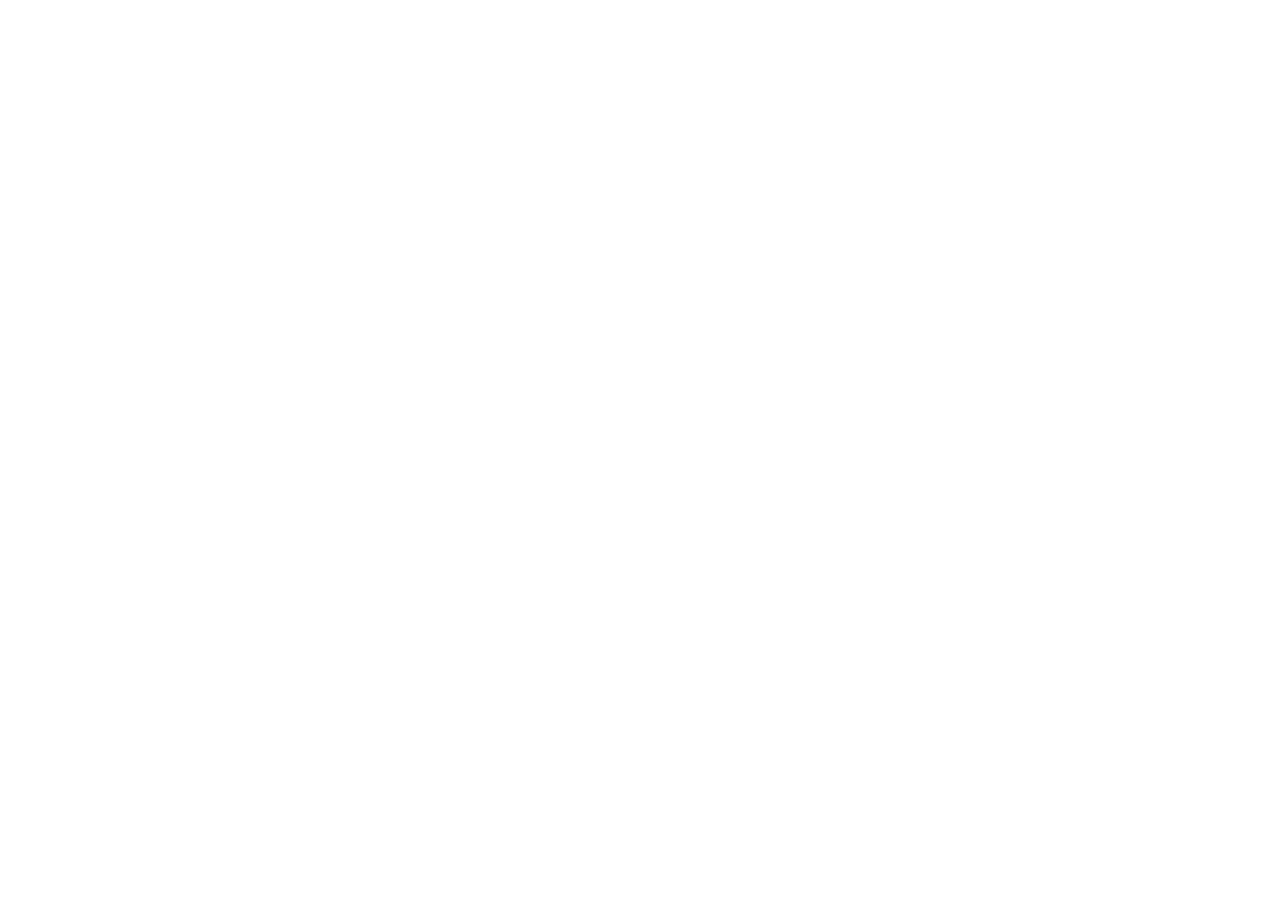
==== pages/about-me.html @ b2895c96 "added interactive elements" ====
<!DOCTYPE html>
<html lang="en">
    <head>
        <meta charset="UTF-8" />
        <meta http-equiv="X-UA-Compatible" content="IE=edge" />
        <meta name="viewport" content="width=device-width, initial-scale=1.0" />
        <title>Morgan Johnson | About Me</title>
    </head>
    <body></body>
</html>
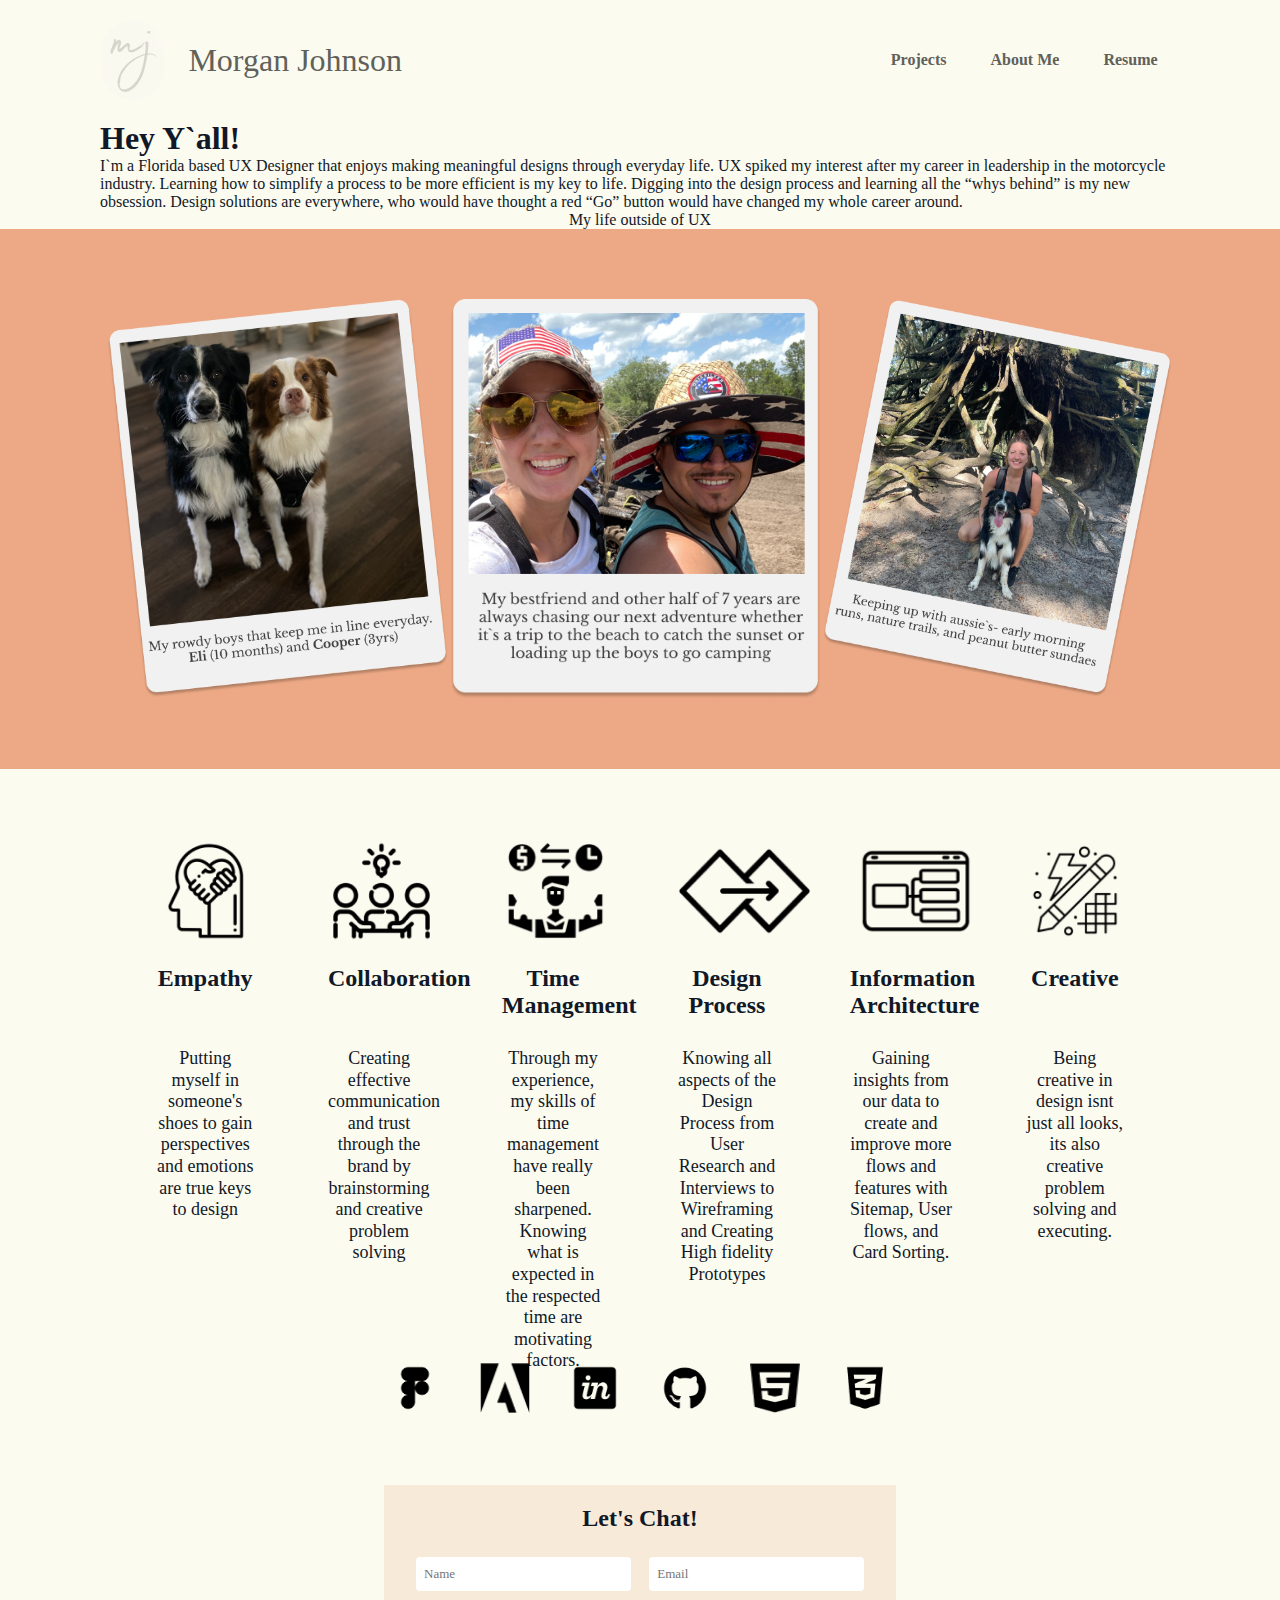
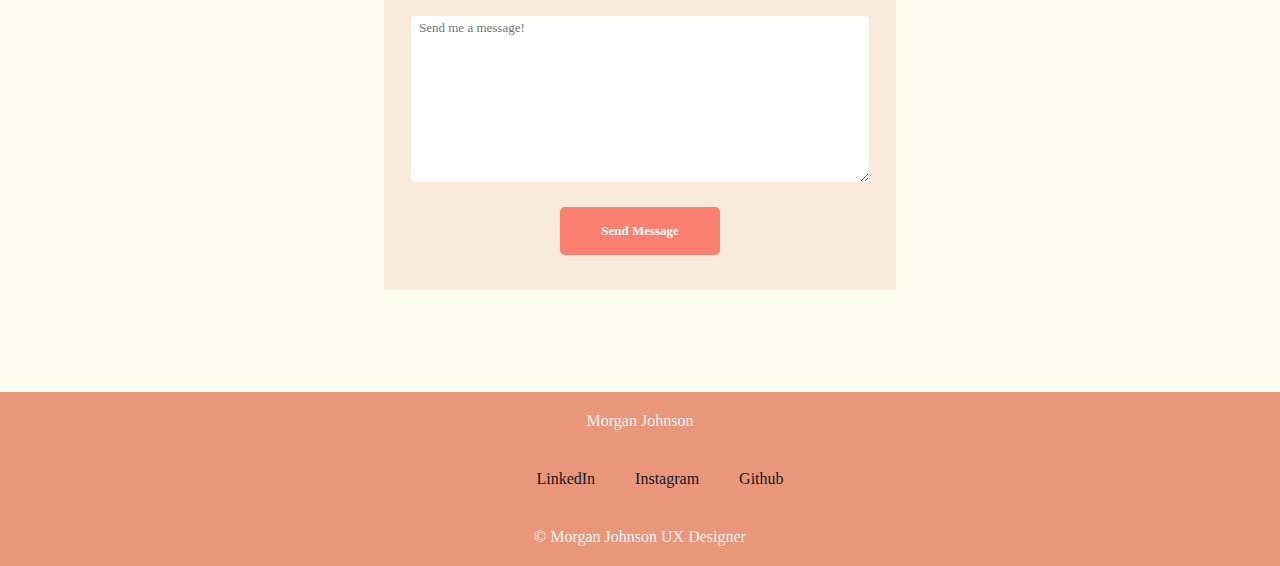
==== commit 6ef99f50: "added html and css to about me page" ====
--- a/pages/about-me.html
+++ b/pages/about-me.html
@@ -4,7 +4,164 @@
         <meta charset="UTF-8" />
         <meta http-equiv="X-UA-Compatible" content="IE=edge" />
         <meta name="viewport" content="width=device-width, initial-scale=1.0" />
+        <link rel="stylesheet" href="/css/aboutme.css" />
         <title>Morgan Johnson | About Me</title>
     </head>
-    <body></body>
+    <body>
+        <div>
+            <nav>
+                <a href="/">
+                    <div class="logo-header">
+                        <img src="/images/masked circle logo.png" class="logo" />
+                        <span class="logo-name">Morgan Johnson</span>
+                    </div>
+                </a>
+                <ul>
+                    <li><a href="/index.html#projects-section">Projects</a></li>
+                    <li><a href="/pages/about-me.html">About Me</a></li>
+                    <li><a href="/pages/resume.html">Resume</a></li>
+                </ul>
+            </nav>
+            <div class="body-margin">
+                <div class="about-me-hero">
+                    <div>
+                        <h1>Hey Y`all!</h1>
+                    </div>
+                    <div>
+                        <p>
+                            I`m a Florida based UX Designer that enjoys making meaningful designs through everyday life. UX spiked my interest after my career in leadership
+                            in the motorcycle industry. Learning how to simplify
+                            a process to be more efficient is my key to life.
+                            Digging into the design process and learning all the
+                            “whys behind” is my new obsession. Design solutions
+                            are everywhere, who would have thought a red “Go”
+                            button would have changed my whole career around.
+                        </p>
+                    </div>
+                </div>
+            </div>
+
+            <div class="about-me-photos">
+                <p>My life outside of UX</p>
+                <div class="photos-container">
+                    <img src="/images/about me boys.png" />
+                    <img src="/images/about me david.png" />
+                    <img src="/images/about me eli.png" />
+                </div>
+            </div>
+
+            <div class="body-margin">
+                <div class="skills-group">
+                    <div class="skill">
+                        <div class="skill-heading">
+                            <img src="/images/empathy icon.png" />
+                            <h2>Empathy</h2>
+                        </div>
+                        <p>
+                            Putting myself in someone's shoes to gain
+                            perspectives and emotions are true keys to design
+                        </p>
+                    </div>
+                    <div class="skill">
+                        <div class="skill-heading">
+                            <img src="/images/collab icon.png" />
+                            <h2>Collaboration</h2>
+                        </div>
+                        <p>
+                            Creating effective communication and trust through
+                            the brand by brainstorming and creative problem
+                            solving
+                        </p>
+                    </div>
+                    <div class="skill">
+                        <div class="skill-heading">
+                            <img src="/images/time.png" />
+                            <h2>Time Management</h2>
+                        </div>
+                        <p>
+                            Through my experience, my skills of time management
+                            have really been sharpened. Knowing what is expected
+                            in the respected time are motivating factors.
+                        </p>
+                    </div>
+                    <div class="skill">
+                        <div class="skill-heading">
+                            <img src="/images/design process.png" />
+                            <h2>Design Process</h2>
+                        </div>
+                        <p>
+                            Knowing all aspects of the Design Process from User
+                            Research and Interviews to Wireframing and Creating
+                            High fidelity Prototypes
+                        </p>
+                    </div>
+                    <div class="skill">
+                        <div class="skill-heading">
+                            <img src="/images/IA.png" />
+                            <h2>Information Architecture</h2>
+                        </div>
+                        <p>
+                            Gaining insights from our data to create and improve
+                            more flows and features with Sitemap, User flows,
+                            and Card Sorting.
+                        </p>
+                    </div>
+                    <div class="skill">
+                        <div class="skill-heading">
+                            <img src="/images/creative.png" />
+                            <h2>Creative</h2>
+                        </div>
+                        <p>
+                            Being creative in design isnt just all looks, its
+                            also creative problem solving and executing.
+                        </p>
+                    </div>
+                </div>
+                <div class="tools-group">
+                    <img src="/images/figma.png" />
+                    <img src="/images/adobe.png" />
+                    <img src="/images/invision.png" />
+                    <img src="/images/github.png" />
+                    <img src="/images/html.png" />
+                    <img src="/images/css3-alt.png" />
+                </div>
+                <div class="contact-me">
+                    <h2>Let's Chat!</h2>
+                    <div class="contact-me-fname-email">
+                        <input
+                            type="text"
+                            placeholder="Name"
+                            name="name"
+                            id="name-input"
+                        />
+                        <input
+                            type="email"
+                            placeholder="Email"
+                            name="email"
+                            id="email-input"
+                        />
+                    </div>
+
+                    <textarea placeholder="Send me a message!"></textarea>
+                    <input
+                        class="btn contact-form-submit"
+                        type="submit"
+                        value="Send Message"
+                    />
+                </div>
+            </div>
+            <footer>
+                <p>Morgan Johnson</p>
+                <ul>
+                    <li>LinkedIn</li>
+                    <li>Instagram</li>
+                    <li>
+                        <a href="https://github.com/mojoe15" target="_blank"
+                            >Github</a
+                        >
+                    </li>
+                </ul>
+                <p>&copy; Morgan Johnson UX Designer</p>
+            </footer>
+    </body>
 </html>
--- a/css/aboutme.css
+++ b/css/aboutme.css
@@ -0,0 +1,222 @@
+* {
+    margin: 0;
+    font-family: serif;
+    --tw-text-opacity: 1;
+    color: rgba(17, 24, 39, var(--tw-text-opacity));
+}
+
+html {
+    background-color: rgb(252, 251, 240);
+}
+
+a {
+    color: inherit;
+    text-decoration: none;
+}
+
+.body-margin {
+    margin: 0;
+}
+
+@media screen and (min-width: 600px) and (max-width: 768px) {
+    .body-margin {
+        margin: 0px 25px;
+    }
+}
+
+@media screen and (min-width: 768px) {
+    .body-margin {
+        margin: 0px 100px;
+    }
+}
+
+.logo-header {
+    display: flex;
+    align-items: center;
+}
+
+.logo-name {
+    margin-left: 24px;
+    font-size: 2rem;
+    color: rgb(95, 97, 90);
+}
+
+nav {
+    display: flex;
+    width: 84%;
+    margin: auto;
+    padding: 20px 0;
+    align-items: center;
+    justify-content: space-between;
+}
+
+nav ul li {
+    display: inline-block;
+    list-style: none;
+    margin: 10px 20px;
+}
+
+nav ul li a {
+    text-decoration: none;
+    color: rgb(95, 97, 90);
+    font-weight: bold;
+}
+
+nav ul li a:hover {
+    color: rgb(30, 196, 182);
+}
+
+.about-me-photos {
+    text-align: center;
+}
+
+.photos-container {
+    background-color: #eda985;
+    height: 60vh;
+    display: flex;
+    justify-content: center;
+    align-items: center;
+    flex-wrap: wrap;
+}
+
+.photos-container img {
+    height: 25rem;
+    background-color: #eda985;
+}
+
+.skills-group {
+    display: flex;
+    margin: 0 auto;
+    width: 90%;
+    justify-content: space-between;
+}
+
+.skill {
+    width: 8vw;
+    height: 50vh;
+    text-align: center;
+    margin-top: 8vh;
+}
+
+.skill-heading {
+    height: 23vh;
+}
+
+.skill-heading img {
+    height: 100px;
+}
+
+.skill-heading h2 {
+    margin-top: 20px;
+}
+
+.skill p {
+    font-size: 18px;
+    line-height: 1.2;
+}
+
+.tools-group {
+    display: flex;
+    justify-content: space-around;
+    width: 50%;
+    margin: 8vh auto;
+}
+
+.tools-group img {
+    height: 50px;
+    width: 50px;
+    flex-wrap: wrap;
+    -webkit-flex-wrap: wrap;
+}
+
+.contact-me {
+    display: flex;
+    flex-direction: column;
+    align-items: center;
+    width: 40vw;
+    margin: 0 auto;
+    background-color: rgb(248, 234, 217);
+    height: 45vh;
+    margin-bottom: 50px;
+}
+.contact-me h2 {
+    margin-top: 20px;
+}
+
+.contact-me-fname-email {
+    width: 35vw;
+    display: flex;
+    justify-content: space-between;
+    margin-top: 25px;
+    border: none;
+    font-size: 13px;
+}
+
+.contact-me-fname-email input {
+    height: 2rem;
+    width: 16vw;
+    padding-left: 8px;
+    border: none;
+    font-size: 13px;
+    border-radius: 4px;
+}
+
+.contact-form-submit {
+    background-color: salmon;
+    margin-top: 10px;
+    width: 10rem;
+    height: 48px;
+    border-radius: 5px;
+    text-decoration: none;
+    font-weight: bold;
+    color: white;
+    border: none;
+    font-family: serif;
+    font-size: 13px;
+    margin-top: 25px;
+    margin-bottom: 25px;
+}
+
+.contact-me textarea {
+    border-radius: 4px;
+    padding-left: 8px;
+    padding-top: 4px;
+    height: 10rem;
+    width: 35vw;
+    background-color: white;
+    text-align: left;
+    color: black;
+    font-family: serif;
+    border: none;
+    font-size: 13px;
+    margin-top: 25px;
+}
+
+footer {
+    display: flex;
+    flex-direction: column;
+    justify-content: center;
+    bottom: 0;
+    left: 0;
+    background-color: darksalmon;
+    border-top: 2px solid rgb(255, 255, 255);
+    width: 100%;
+    margin-top: 100px;
+}
+
+footer ul {
+    display: flex;
+    justify-content: center;
+}
+
+footer ul li {
+    display: inline-block;
+    list-style: none;
+    margin: 20px 20px 20px 20px;
+}
+
+footer p {
+    text-align: center;
+    padding: 20px;
+    color: whitesmoke;
+}
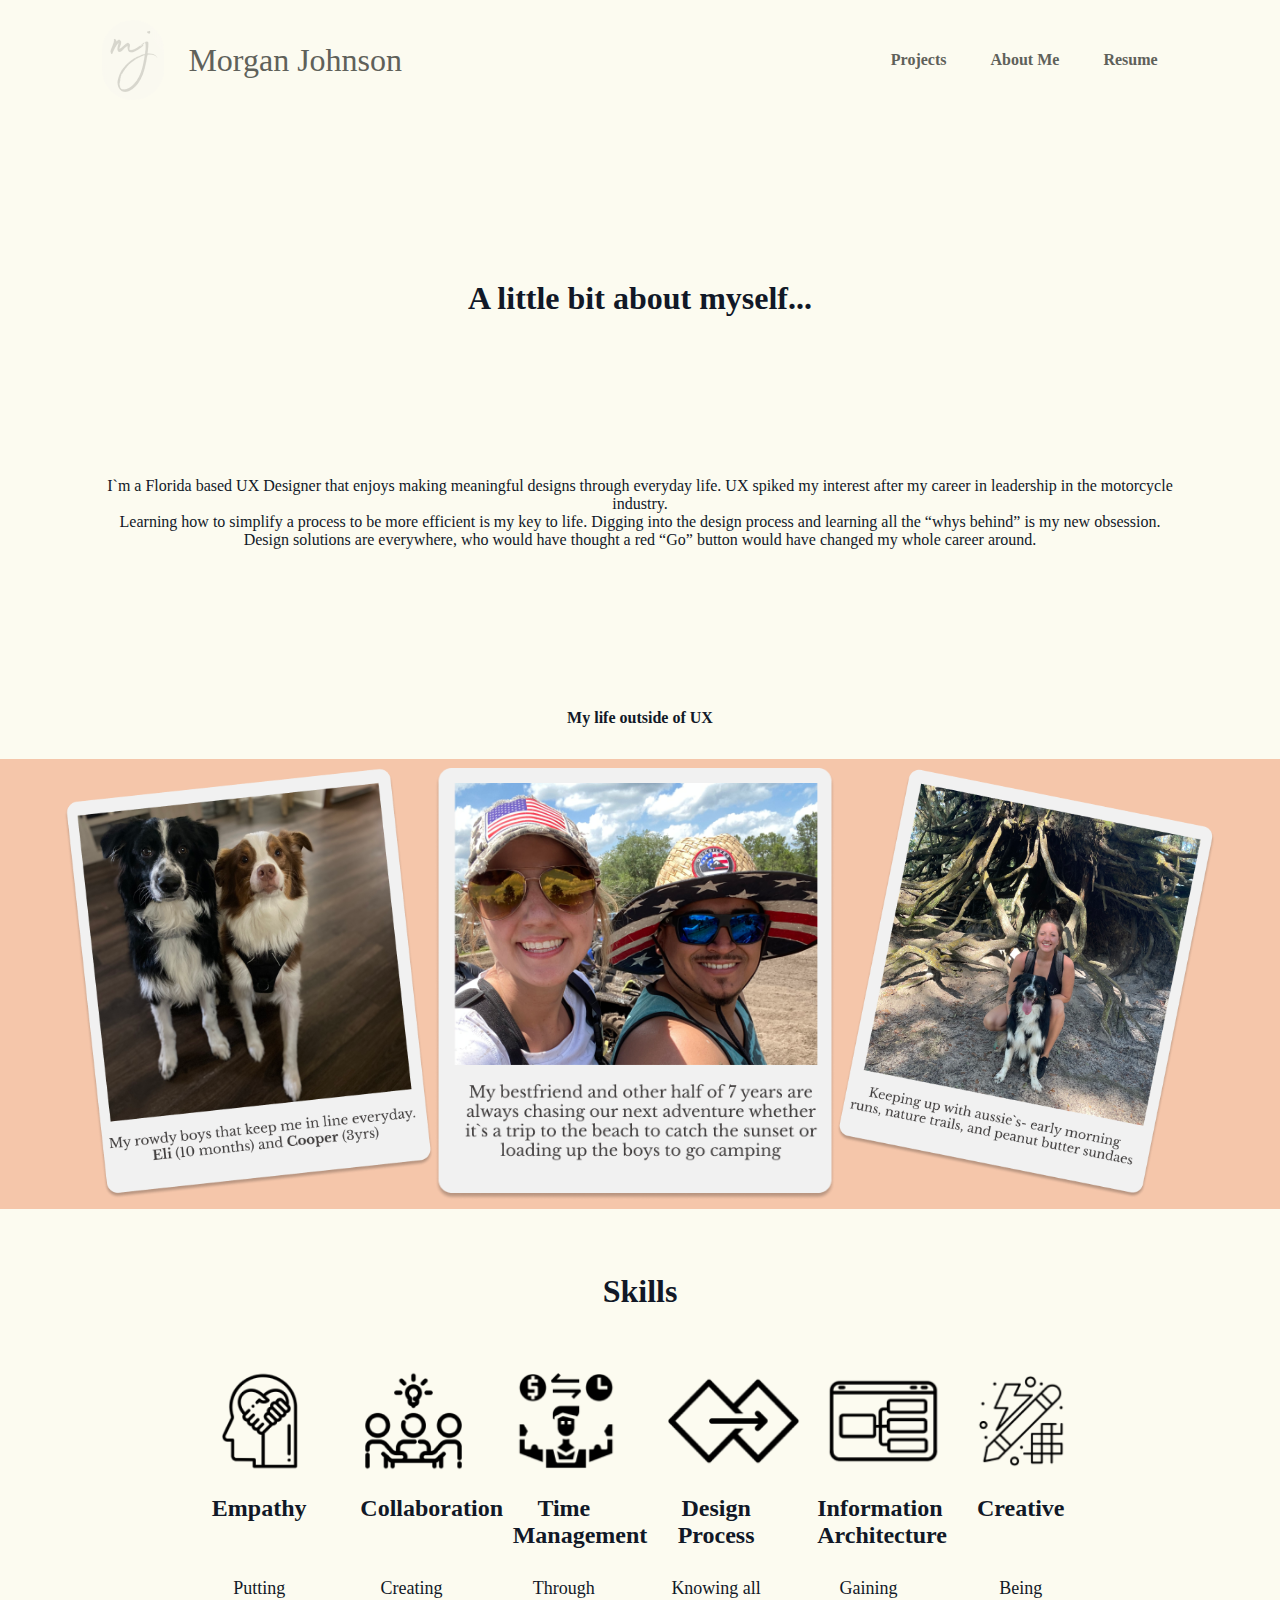
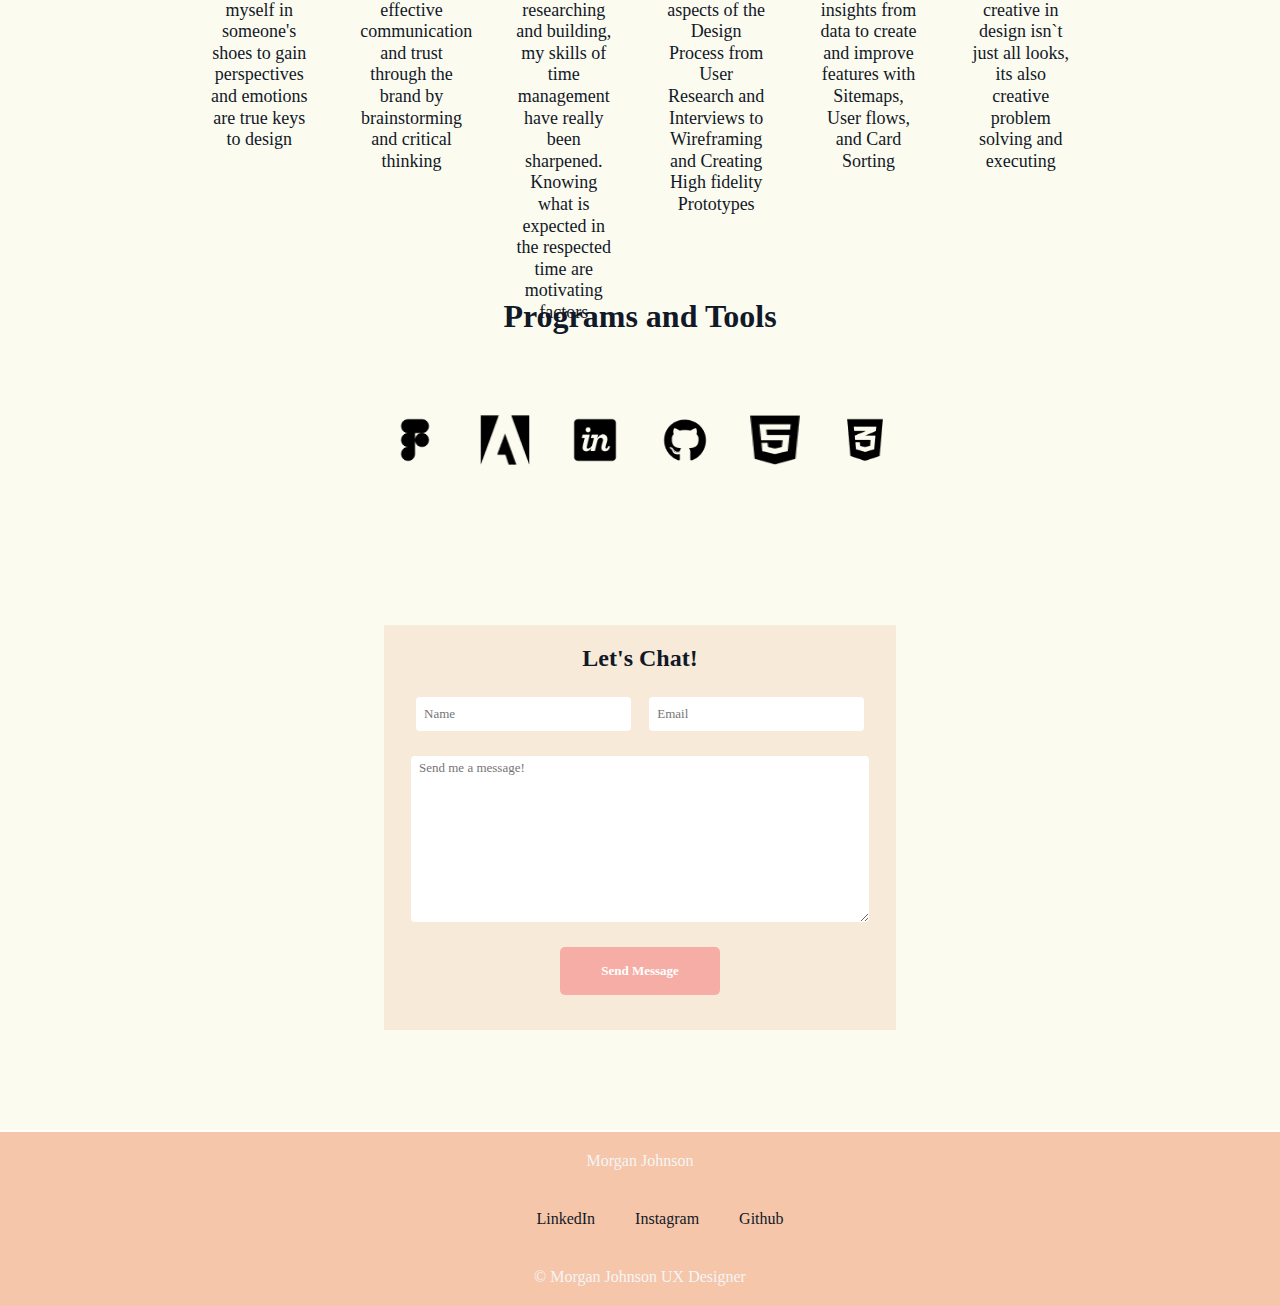
==== commit 4a9a80dc: "changed nav link colors, added skills title" ====
--- a/pages/about-me.html
+++ b/pages/about-me.html
@@ -25,15 +25,15 @@
             <div class="body-margin">
                 <div class="about-me-hero">
                     <div>
-                        <h1>Hey Y`all!</h1>
+                        <h1>A little bit about myself...</h1>
                     </div>
                     <div>
                         <p>
                             I`m a Florida based UX Designer that enjoys making meaningful designs through everyday life. UX spiked my interest after my career in leadership
-                            in the motorcycle industry. Learning how to simplify
+                            in the motorcycle industry. <br>Learning how to simplify
                             a process to be more efficient is my key to life.
                             Digging into the design process and learning all the
-                            “whys behind” is my new obsession. Design solutions
+                            “whys behind” is my new obsession. <br>Design solutions
                             are everywhere, who would have thought a red “Go”
                             button would have changed my whole career around.
                         </p>
@@ -49,8 +49,10 @@
                     <img src="/images/about me eli.png" />
                 </div>
             </div>
-
             <div class="body-margin">
+                <div class="skills-title">
+                    <h1>Skills</h1>
+                </div>
                 <div class="skills-group">
                     <div class="skill">
                         <div class="skill-heading">
@@ -69,8 +71,7 @@
                         </div>
                         <p>
                             Creating effective communication and trust through
-                            the brand by brainstorming and creative problem
-                            solving
+                            the brand by brainstorming and critical thinking
                         </p>
                     </div>
                     <div class="skill">
@@ -79,9 +80,9 @@
                             <h2>Time Management</h2>
                         </div>
                         <p>
-                            Through my experience, my skills of time management
+                            Through researching and building, my skills of time management
                             have really been sharpened. Knowing what is expected
-                            in the respected time are motivating factors.
+                            in the respected time are motivating factors
                         </p>
                     </div>
                     <div class="skill">
@@ -101,9 +102,9 @@
                             <h2>Information Architecture</h2>
                         </div>
                         <p>
-                            Gaining insights from our data to create and improve
-                            more flows and features with Sitemap, User flows,
-                            and Card Sorting.
+                            Gaining insights from data to create and improve
+                            features with Sitemaps, User flows,
+                            and Card Sorting
                         </p>
                     </div>
                     <div class="skill">
@@ -112,10 +113,13 @@
                             <h2>Creative</h2>
                         </div>
                         <p>
-                            Being creative in design isnt just all looks, its
-                            also creative problem solving and executing.
+                            Being creative in design isn`t just all looks, its
+                            also creative problem solving and executing
                         </p>
                     </div>
+                </div> 
+                <div class="tools-title">
+                    <h1>Programs and Tools</h1>
                 </div>
                 <div class="tools-group">
                     <img src="/images/figma.png" />
--- a/css/aboutme.css
+++ b/css/aboutme.css
@@ -63,31 +63,51 @@
 }
 
 nav ul li a:hover {
-    color: rgb(30, 196, 182);
+    color: rgb(242, 143, 132);
+}
+
+.about-me-hero {
+    text-align: center;
+    margin-top: 10rem;
+    margin-bottom: 4rem;
+}
+
+.about-me-hero p {
+    text-align: center;
+    margin-top: 10rem;
+    margin-bottom: 10rem;
 }
 
 .about-me-photos {
     text-align: center;
+    margin-top: 4rem;
+    margin-bottom: 4rem;
+    font-weight: bold;
 }
 
 .photos-container {
-    background-color: #eda985;
-    height: 60vh;
+    background-color: rgb(245, 198, 170);
+    height: 50vh;
     display: flex;
     justify-content: center;
     align-items: center;
     flex-wrap: wrap;
+    margin-top: 2rem;
 }
 
 .photos-container img {
-    height: 25rem;
-    background-color: #eda985;
-}
-
+    height: 27rem;
+}
+
+.skills-title {
+    text-align: center;
+    font-weight: bold;
+    margin: 0 auto;
+}
 .skills-group {
     display: flex;
-    margin: 0 auto;
-    width: 90%;
+    margin: 16px auto 0 auto;
+    width: 80%;
     justify-content: space-between;
 }
 
@@ -95,7 +115,7 @@
     width: 8vw;
     height: 50vh;
     text-align: center;
-    margin-top: 8vh;
+    margin: 5vh 0;
 }
 
 .skill-heading {
@@ -115,11 +135,16 @@
     line-height: 1.2;
 }
 
+.tools-title {
+    text-align: center;
+    margin: 32px auto;
+}
+
 .tools-group {
     display: flex;
     justify-content: space-around;
     width: 50%;
-    margin: 8vh auto;
+    margin: 5rem auto 10rem auto;
 }
 
 .tools-group img {
@@ -162,7 +187,7 @@
 }
 
 .contact-form-submit {
-    background-color: salmon;
+    background-color: rgb(245, 173, 165);
     margin-top: 10px;
     width: 10rem;
     height: 48px;
@@ -198,7 +223,7 @@
     justify-content: center;
     bottom: 0;
     left: 0;
-    background-color: darksalmon;
+    background-color: rgb(245, 198, 170);
     border-top: 2px solid rgb(255, 255, 255);
     width: 100%;
     margin-top: 100px;
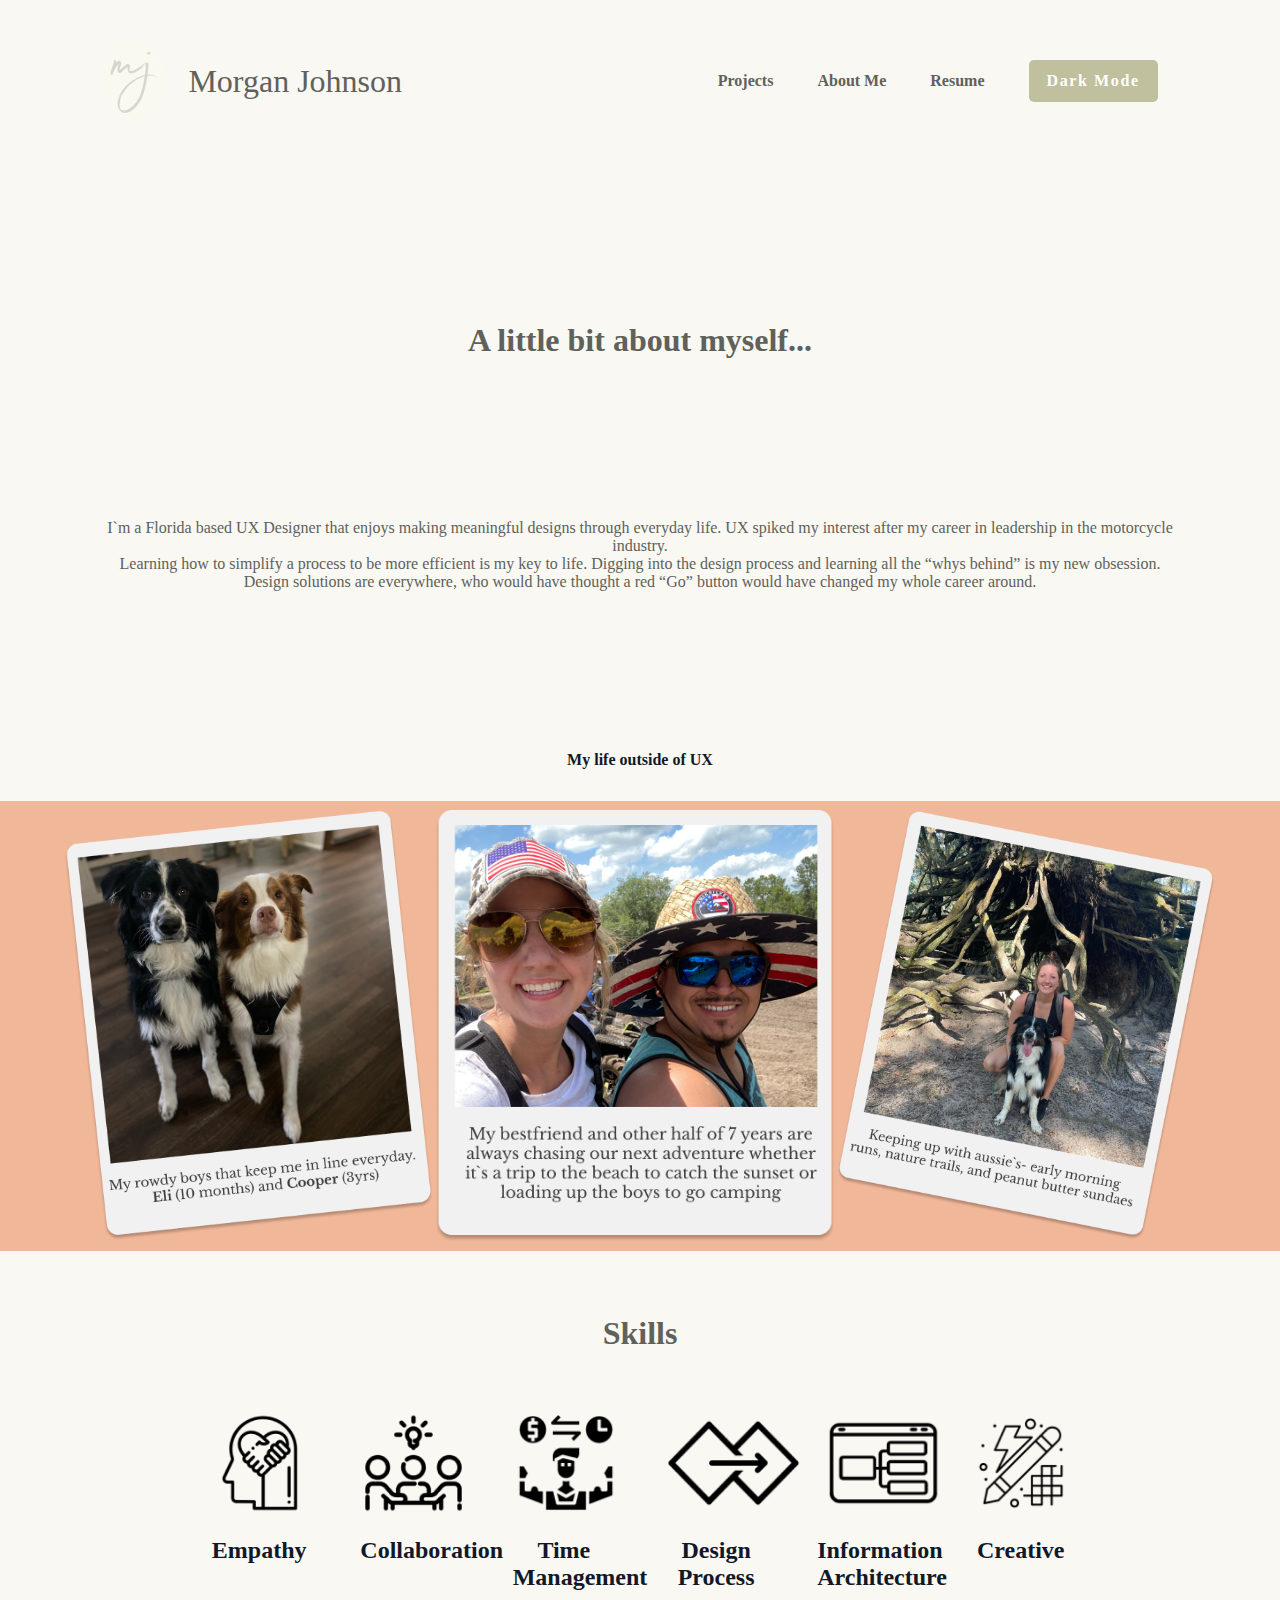
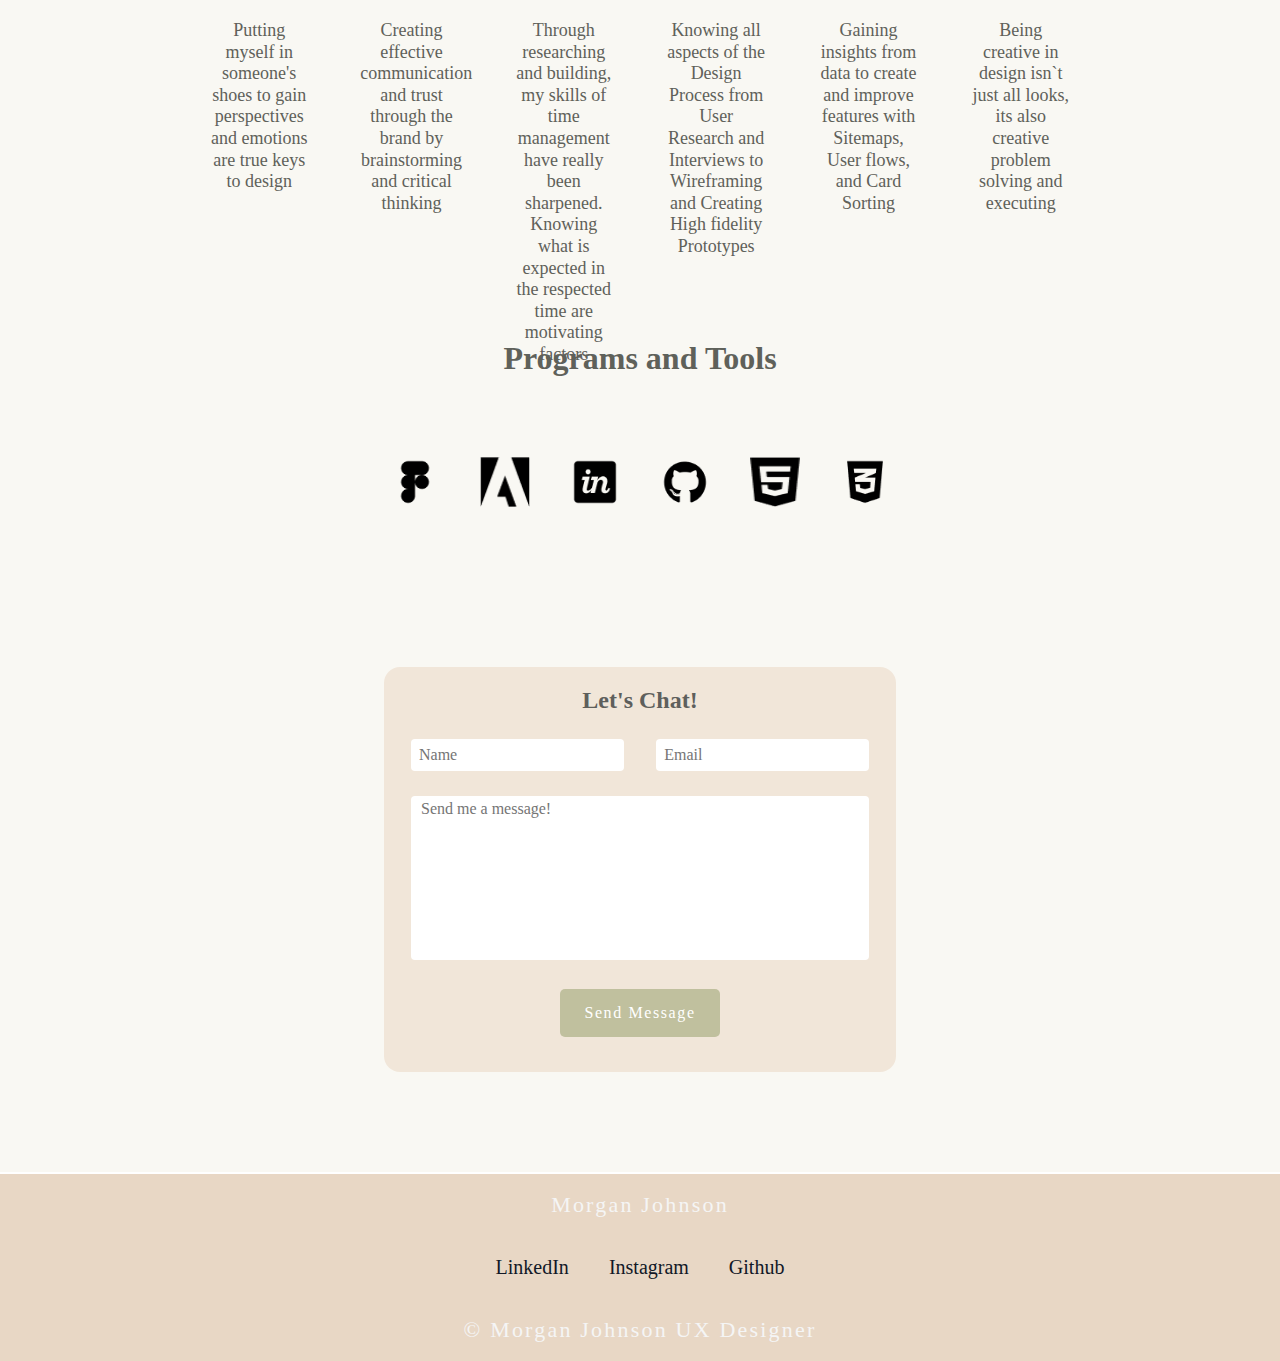
==== commit 89a5e547: "add dark mode and resizing to about me page and contact form" ====
--- a/pages/about-me.html
+++ b/pages/about-me.html
@@ -20,6 +20,7 @@
                     <li><a href="/index.html#projects-section">Projects</a></li>
                     <li><a href="/pages/about-me.html">About Me</a></li>
                     <li><a href="/pages/resume.html">Resume</a></li>
+                    <li><a class="btn" id="dark-mode">Dark Mode</a></li>
                 </ul>
             </nav>
             <div class="body-margin">
@@ -131,23 +132,27 @@
                 </div>
                 <div class="contact-me">
                     <h2>Let's Chat!</h2>
-                    <div class="contact-me-fname-email">
-                        <input
-                            type="text"
-                            placeholder="Name"
-                            name="name"
-                            id="name-input"
-                        />
-                        <input
-                            type="email"
-                            placeholder="Email"
-                            name="email"
-                            id="email-input"
-                        />
+                    <div class="form-wrapper">
+                        <div class="contact-me-fname-email">
+                            <input
+                                type="text"
+                                placeholder="Name"
+                                name="name"
+                                id="name-input"
+                            />
+                            <input
+                                type="email"
+                                placeholder="Email"
+                                name="email"
+                                id="email-input"
+                            />
+                        </div>
+
+                        <textarea placeholder="Send me a message!"></textarea>
                     </div>
 
-                    <textarea placeholder="Send me a message!"></textarea>
                     <input
+                        id="submit-form-button"
                         class="btn contact-form-submit"
                         type="submit"
                         value="Send Message"
--- a/css/aboutme.css
+++ b/css/aboutme.css
@@ -1,17 +1,35 @@
 * {
     margin: 0;
+    padding: 0;
     font-family: serif;
     --tw-text-opacity: 1;
     color: rgba(17, 24, 39, var(--tw-text-opacity));
 }
 
 html {
-    background-color: rgb(252, 251, 240);
+    scroll-behavior: smooth;
+    background: rgb(249, 248, 243);
 }
 
 a {
     color: inherit;
     text-decoration: none;
+}
+
+.btn {
+    background: #c0c09e;
+    padding: 10px 18px;
+    text-decoration: none;
+    letter-spacing: 0.1em;
+    line-height: 22px;
+    color: white;
+    display: inline-block;
+    margin: 30px 0;
+    border-radius: 5px;
+}
+
+.btn:hover {
+    background: rgb(134, 134, 111);
 }
 
 .body-margin {
@@ -63,7 +81,7 @@
 }
 
 nav ul li a:hover {
-    color: rgb(242, 143, 132);
+    color: rgb(134, 134, 111);
 }
 
 .about-me-hero {
@@ -72,10 +90,15 @@
     margin-bottom: 4rem;
 }
 
+.about-me-hero h1 {
+    color: rgb(95, 97, 90);
+}
+
 .about-me-hero p {
     text-align: center;
     margin-top: 10rem;
     margin-bottom: 10rem;
+    color: rgb(95, 97, 90);
 }
 
 .about-me-photos {
@@ -86,7 +109,7 @@
 }
 
 .photos-container {
-    background-color: rgb(245, 198, 170);
+    background-color: rgb(241, 183, 153);
     height: 50vh;
     display: flex;
     justify-content: center;
@@ -118,6 +141,9 @@
     margin: 5vh 0;
 }
 
+.skills-title h1 {
+    color: rgb(95, 97, 90);
+}
 .skill-heading {
     height: 23vh;
 }
@@ -133,11 +159,16 @@
 .skill p {
     font-size: 18px;
     line-height: 1.2;
+    color: rgb(95, 97, 90);
 }
 
 .tools-title {
     text-align: center;
     margin: 32px auto;
+}
+
+.tools-title h1 {
+    color: rgb(95, 97, 90);
 }
 
 .tools-group {
@@ -160,16 +191,17 @@
     align-items: center;
     width: 40vw;
     margin: 0 auto;
-    background-color: rgb(248, 234, 217);
+    background-color: rgb(241, 230, 217);
+    border-radius: 16px;
     height: 45vh;
     margin-bottom: 50px;
 }
 .contact-me h2 {
     margin-top: 20px;
+    color: rgb(94, 95, 92);
 }
 
 .contact-me-fname-email {
-    width: 35vw;
     display: flex;
     justify-content: space-between;
     margin-top: 25px;
@@ -182,39 +214,36 @@
     width: 16vw;
     padding-left: 8px;
     border: none;
-    font-size: 13px;
+    font-size: 1rem;
     border-radius: 4px;
 }
 
 .contact-form-submit {
-    background-color: rgb(245, 173, 165);
     margin-top: 10px;
     width: 10rem;
     height: 48px;
-    border-radius: 5px;
-    text-decoration: none;
-    font-weight: bold;
-    color: white;
-    border: none;
-    font-family: serif;
-    font-size: 13px;
+    text-decoration: none;
+    letter-spacing: 0.1em;
+    border: none;
+    font-size: 1rem;
     margin-top: 25px;
     margin-bottom: 25px;
 }
 
 .contact-me textarea {
     border-radius: 4px;
-    padding-left: 8px;
+    padding-left: 10px;
     padding-top: 4px;
     height: 10rem;
     width: 35vw;
     background-color: white;
     text-align: left;
-    color: black;
+    color: rgb(26, 24, 24);
     font-family: serif;
     border: none;
-    font-size: 13px;
+    font-size: 1rem;
     margin-top: 25px;
+    resize: none;
 }
 
 footer {
@@ -223,7 +252,7 @@
     justify-content: center;
     bottom: 0;
     left: 0;
-    background-color: rgb(245, 198, 170);
+    background-color: rgb(232, 215, 197);
     border-top: 2px solid rgb(255, 255, 255);
     width: 100%;
     margin-top: 100px;
@@ -238,10 +267,15 @@
     display: inline-block;
     list-style: none;
     margin: 20px 20px 20px 20px;
+    font-size: 20px;
 }
 
 footer p {
     text-align: center;
     padding: 20px;
     color: whitesmoke;
-}
+    font-style: normai;
+    line-height: 22px;
+    letter-spacing: 0.1em;
+    font-size: 22px;
+}
